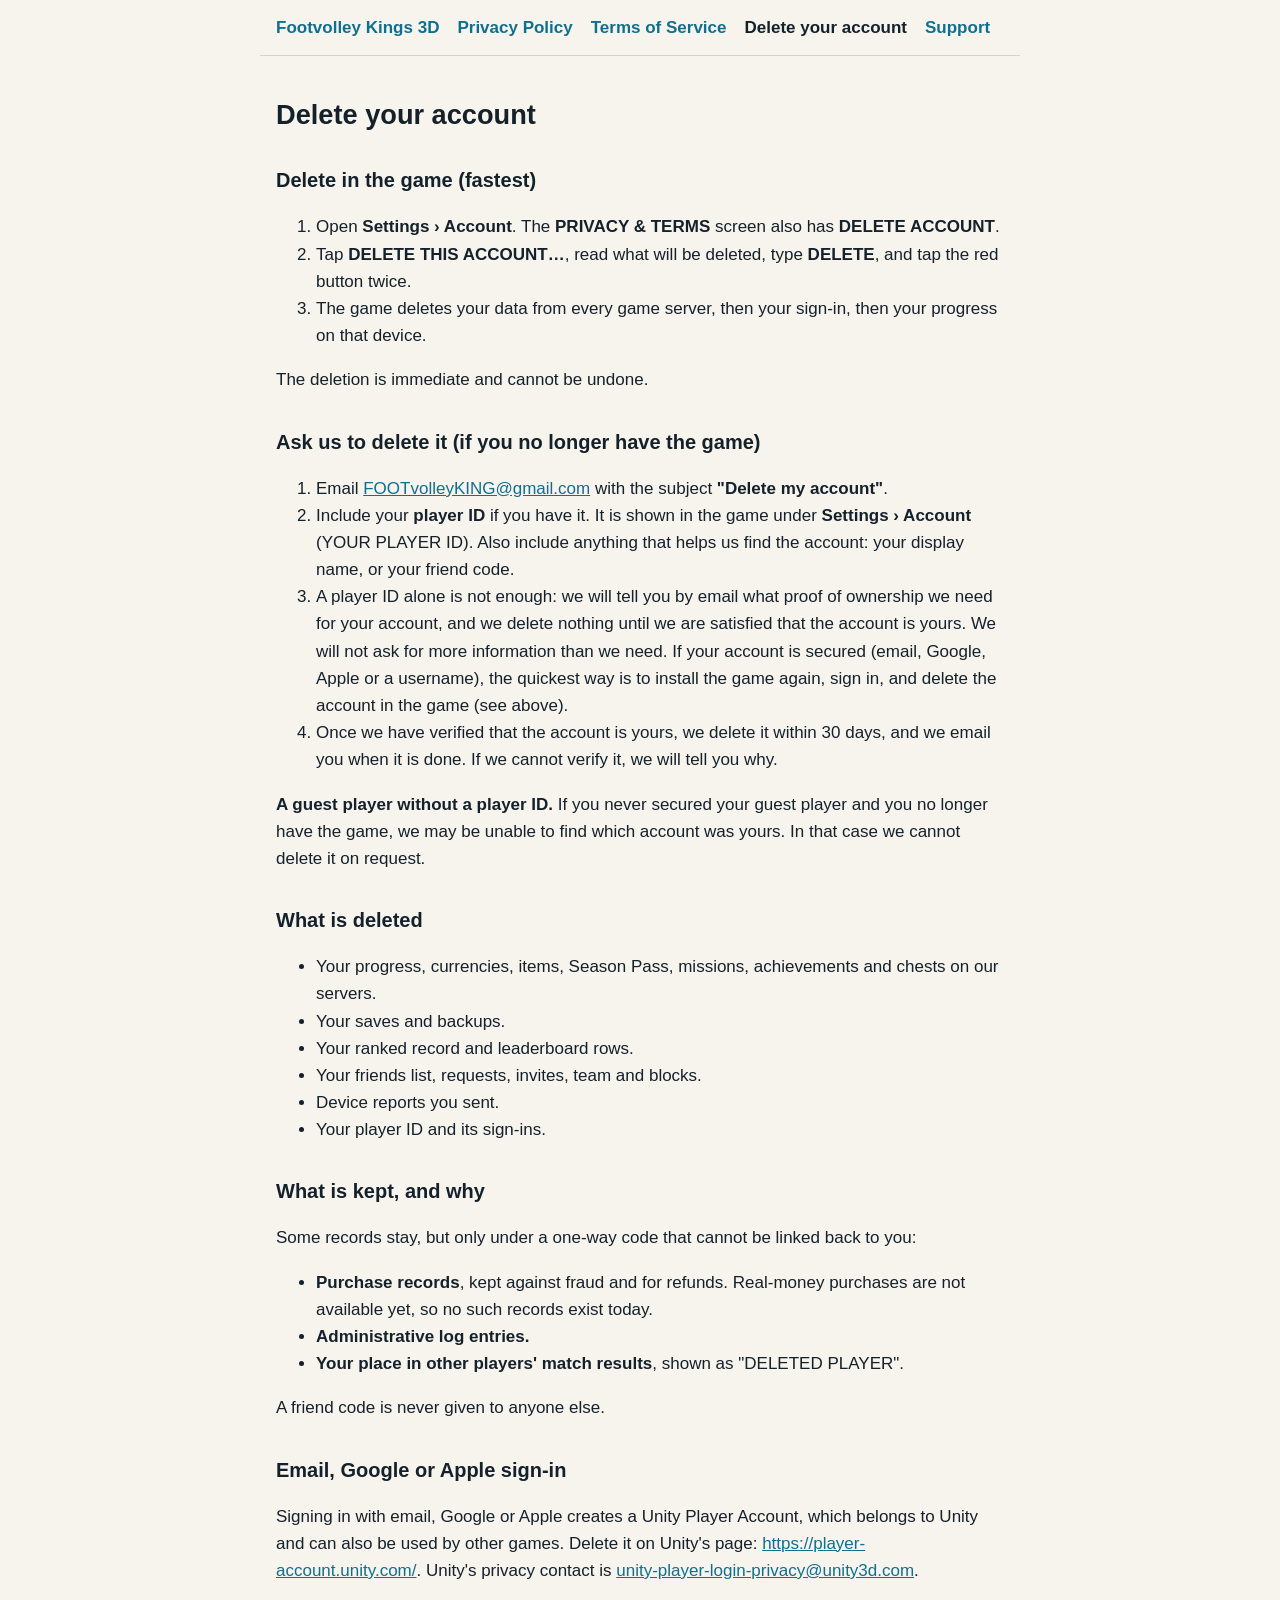
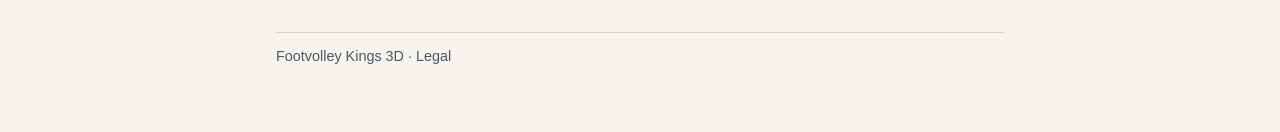
==== delete-account.html @ 41a55b9a "Footvolley Kings 3D: public legal website and app-ads.txt Privacy Policy, Terms of Service, account " ====
<!doctype html><html lang="en"><head><meta charset="utf-8"><meta name="viewport" content="width=device-width,initial-scale=1"><title>Delete your account · Footvolley Kings 3D</title><link rel="stylesheet" href="style.css"><meta name="robots" content="index,follow"></head><body><nav aria-label="Legal pages"><a href="index.html">Footvolley Kings 3D</a><a href="privacy.html">Privacy Policy</a><a href="terms.html">Terms of Service</a><a href="delete-account.html" aria-current="page">Delete your account</a><a href="support.html">Support</a></nav><main><h1>Delete your account</h1>
<h2>Delete in the game (fastest)</h2>
<ol><li>Open <strong>Settings › Account</strong>. The <strong>PRIVACY &amp; TERMS</strong> screen also has <strong>DELETE ACCOUNT</strong>.</li><li>Tap <strong>DELETE THIS ACCOUNT…</strong>, read what will be deleted, type <strong>DELETE</strong>, and tap the red button twice.</li><li>The game deletes your data from every game server, then your sign-in, then your progress on that device.</li></ol>
<p>The deletion is immediate and cannot be undone.</p>
<h2>Ask us to delete it (if you no longer have the game)</h2>
<ol><li>Email <a href="mailto:FOOTvolleyKING@gmail.com">FOOTvolleyKING@gmail.com</a> with the subject <strong>"Delete my account"</strong>.</li><li>Include your <strong>player ID</strong> if you have it. It is shown in the game under <strong>Settings › Account</strong> (YOUR PLAYER ID). Also include anything that helps us find the account: your display name, or your friend code.</li><li>A player ID alone is not enough: we will tell you by email what proof of ownership we need for your account, and we delete nothing until we are satisfied that the account is yours. We will not ask for more information than we need. If your account is secured (email, Google, Apple or a username), the quickest way is to install the game again, sign in, and delete the account in the game (see above).</li><li>Once we have verified that the account is yours, we delete it within 30 days, and we email you when it is done. If we cannot verify it, we will tell you why.</li></ol>
<p><strong>A guest player without a player ID.</strong> If you never secured your guest player and you no longer have the game, we may be unable to find which account was yours. In that case we cannot delete it on request.</p>
<h2>What is deleted</h2>
<ul><li>Your progress, currencies, items, Season Pass, missions, achievements and chests on our servers.</li><li>Your saves and backups.</li><li>Your ranked record and leaderboard rows.</li><li>Your friends list, requests, invites, team and blocks.</li><li>Device reports you sent.</li><li>Your player ID and its sign-ins.</li></ul>
<h2>What is kept, and why</h2>
<p>Some records stay, but only under a one-way code that cannot be linked back to you:</p>
<ul><li><strong>Purchase records</strong>, kept against fraud and for refunds. Real-money purchases are not available yet, so no such records exist today.</li><li><strong>Administrative log entries.</strong></li><li><strong>Your place in other players' match results</strong>, shown as "DELETED PLAYER".</li></ul>
<p>A friend code is never given to anyone else.</p>
<h2>Email, Google or Apple sign-in</h2>
<p>Signing in with email, Google or Apple creates a Unity Player Account, which belongs to Unity and can also be used by other games. Delete it on Unity's page: <a href="https://player-account.unity.com/">https://player-account.unity.com/</a>. Unity's privacy contact is <a href="mailto:unity-player-login-privacy@unity3d.com">unity-player-login-privacy@unity3d.com</a>.</p><footer>Footvolley Kings 3D · Legal</footer></main></body></html>
---- style.css ----
:root{--bg:#f7f4ee;--ink:#14212b;--soft:#4a5a66;--line:#d9d2c4;--accent:#0f6f8f;--warn:#fff1c2;--warnInk:#5c4500}
@media (prefers-color-scheme:dark){:root{--bg:#0f1a21;--ink:#e9eef1;--soft:#a9b7c0;--line:#2b3a44;--accent:#6cc4e0;--warn:#4a3b0a;--warnInk:#ffe6a0}}
*{box-sizing:border-box}body{margin:0;background:var(--bg);color:var(--ink);font:17px/1.6 -apple-system,BlinkMacSystemFont,"Segoe UI",Roboto,Arial,sans-serif}
main{max-width:760px;margin:0 auto;padding:24px 16px 64px}nav{display:flex;flex-wrap:wrap;gap:8px 18px;padding:14px 16px;border-bottom:1px solid var(--line);max-width:760px;margin:0 auto}
nav a{color:var(--accent);text-decoration:none;font-weight:600}nav a[aria-current]{color:var(--ink)}h1{font-size:1.7rem;line-height:1.25}h2{font-size:1.25rem;margin-top:2rem}h3{font-size:1.05rem}
a{color:var(--accent)}code{background:rgba(127,127,127,.15);padding:0 4px;border-radius:4px}table{border-collapse:collapse;width:100%;display:block;overflow-x:auto;margin:1rem 0}
th,td{border:1px solid var(--line);padding:6px 8px;text-align:left;vertical-align:top}.draft{background:var(--warn);color:var(--warnInk);padding:10px 14px;border-radius:8px;font-weight:600}
mark{background:var(--warn);color:var(--warnInk);padding:0 3px;border-radius:3px}footer{color:var(--soft);font-size:.9rem;margin-top:3rem;border-top:1px solid var(--line);padding-top:12px}
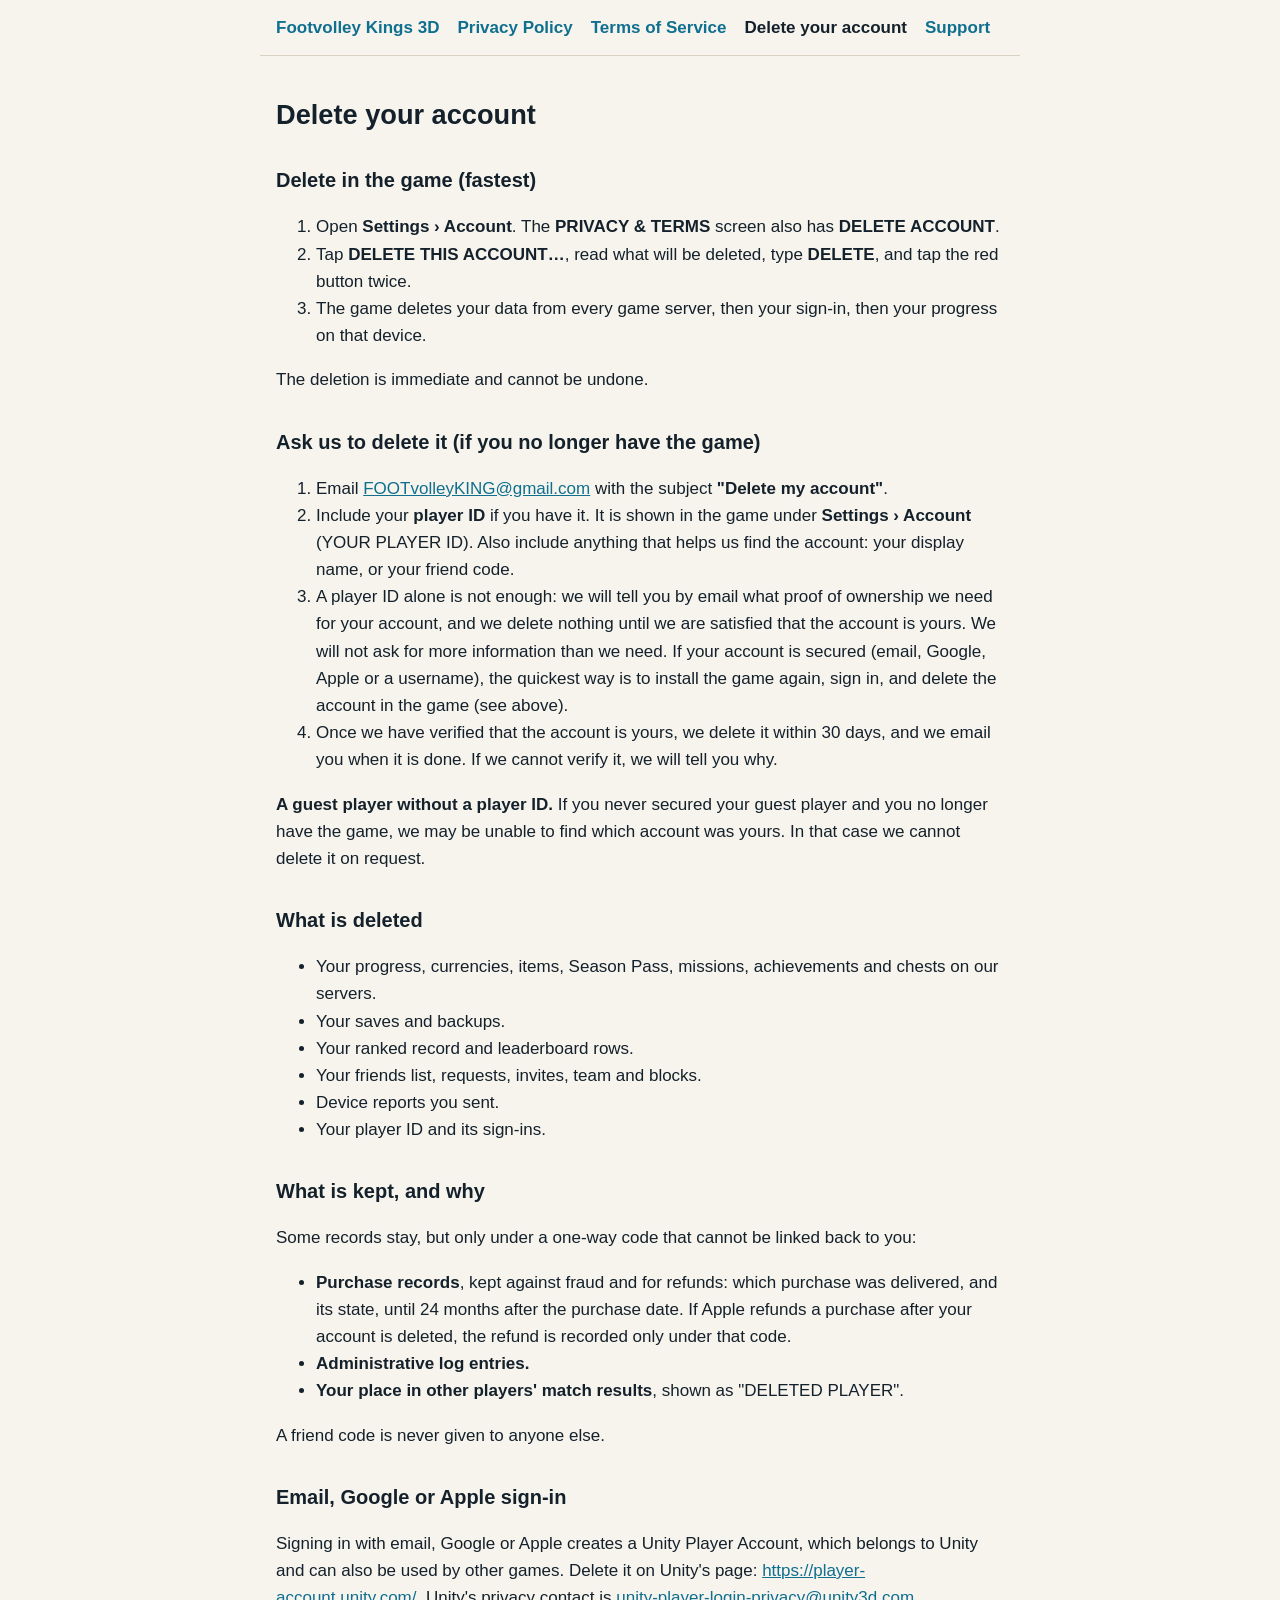
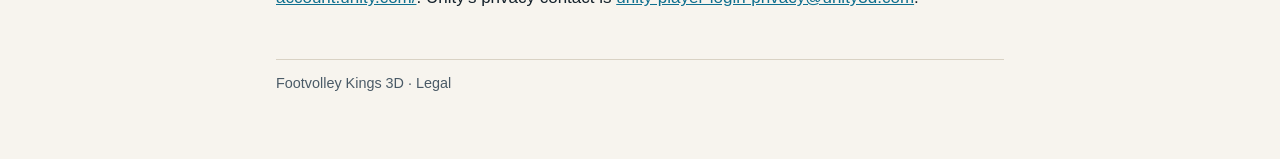
==== commit b44ed03e: "Legal pages: in-app purchases through Apple; effective 10 November 2026 Privacy Policy: Apple proces" ====
--- a/delete-account.html
+++ b/delete-account.html
@@ -9,7 +9,7 @@
 <ul><li>Your progress, currencies, items, Season Pass, missions, achievements and chests on our servers.</li><li>Your saves and backups.</li><li>Your ranked record and leaderboard rows.</li><li>Your friends list, requests, invites, team and blocks.</li><li>Device reports you sent.</li><li>Your player ID and its sign-ins.</li></ul>
 <h2>What is kept, and why</h2>
 <p>Some records stay, but only under a one-way code that cannot be linked back to you:</p>
-<ul><li><strong>Purchase records</strong>, kept against fraud and for refunds. Real-money purchases are not available yet, so no such records exist today.</li><li><strong>Administrative log entries.</strong></li><li><strong>Your place in other players' match results</strong>, shown as "DELETED PLAYER".</li></ul>
+<ul><li><strong>Purchase records</strong>, kept against fraud and for refunds: which purchase was delivered, and its state, until 24 months after the purchase date. If Apple refunds a purchase after your account is deleted, the refund is recorded only under that code.</li><li><strong>Administrative log entries.</strong></li><li><strong>Your place in other players' match results</strong>, shown as "DELETED PLAYER".</li></ul>
 <p>A friend code is never given to anyone else.</p>
 <h2>Email, Google or Apple sign-in</h2>
 <p>Signing in with email, Google or Apple creates a Unity Player Account, which belongs to Unity and can also be used by other games. Delete it on Unity's page: <a href="https://player-account.unity.com/">https://player-account.unity.com/</a>. Unity's privacy contact is <a href="mailto:unity-player-login-privacy@unity3d.com">unity-player-login-privacy@unity3d.com</a>.</p><footer>Footvolley Kings 3D · Legal</footer></main></body></html>
